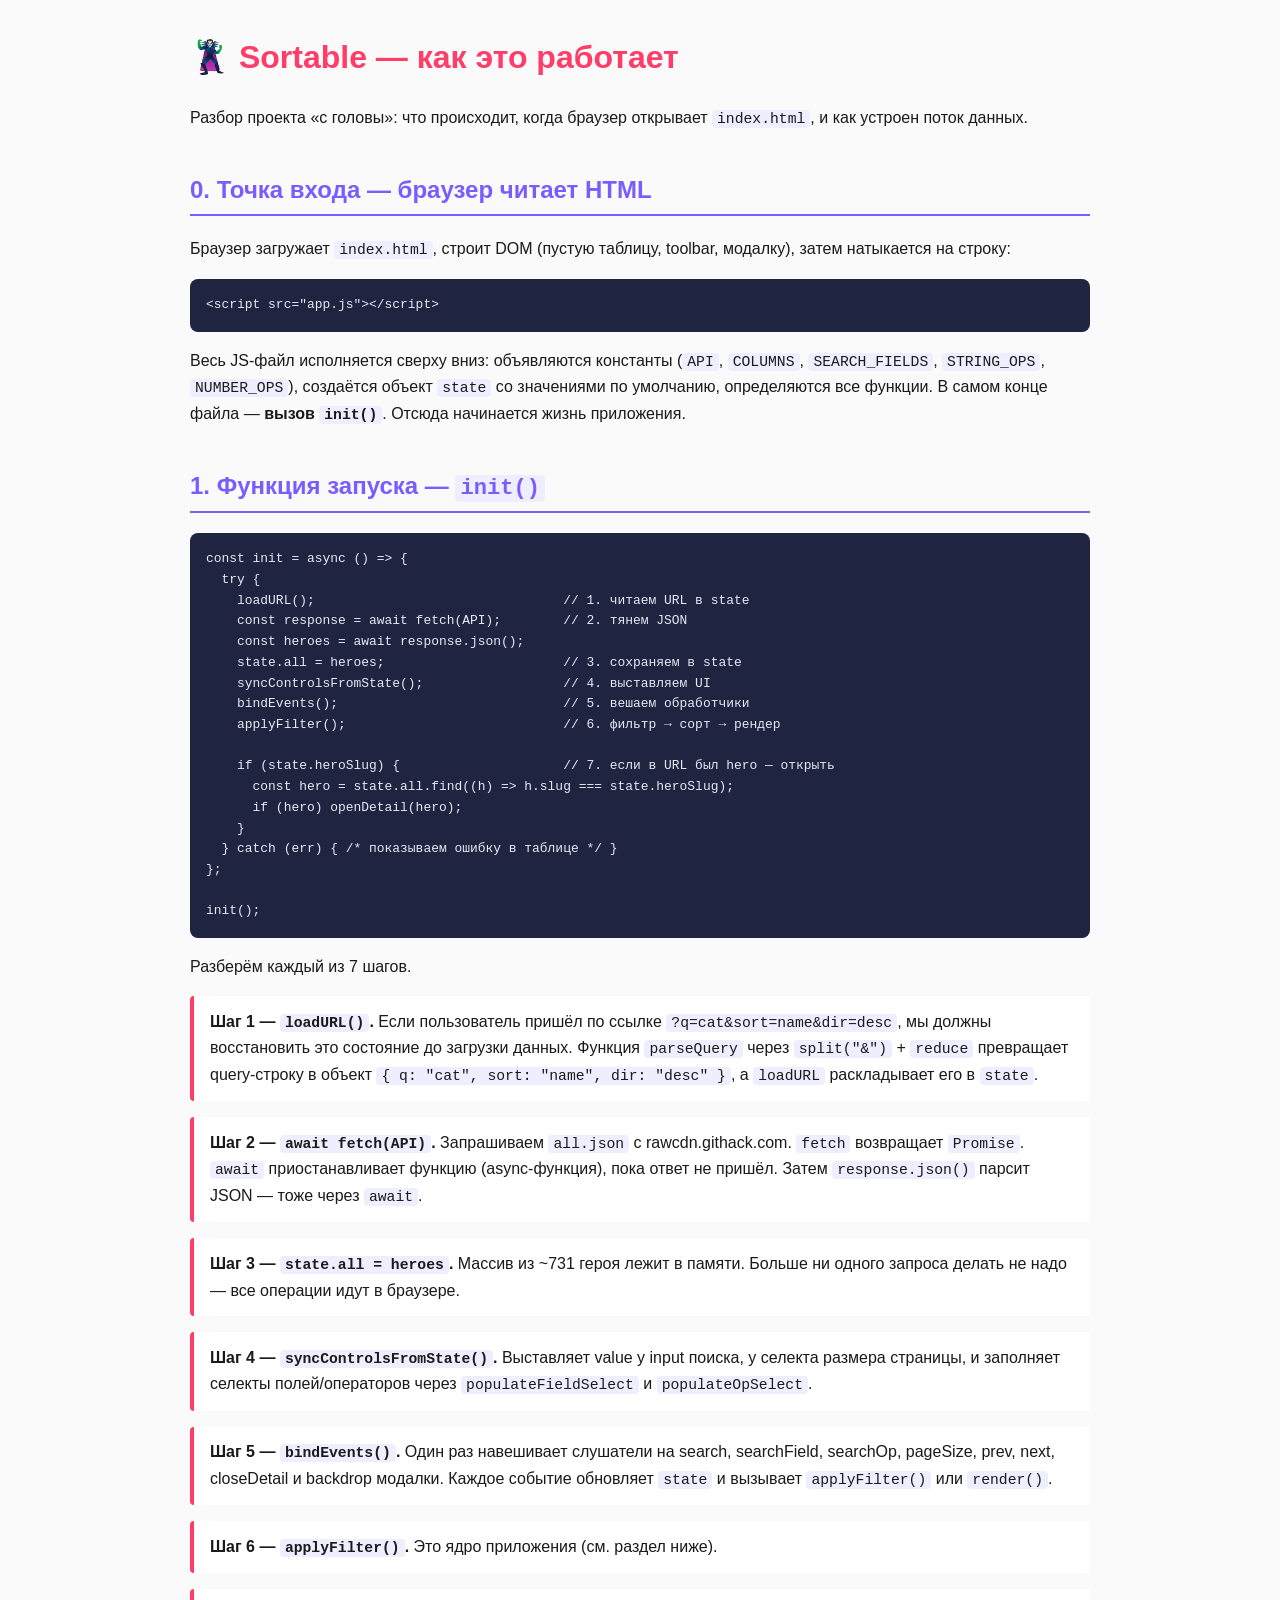
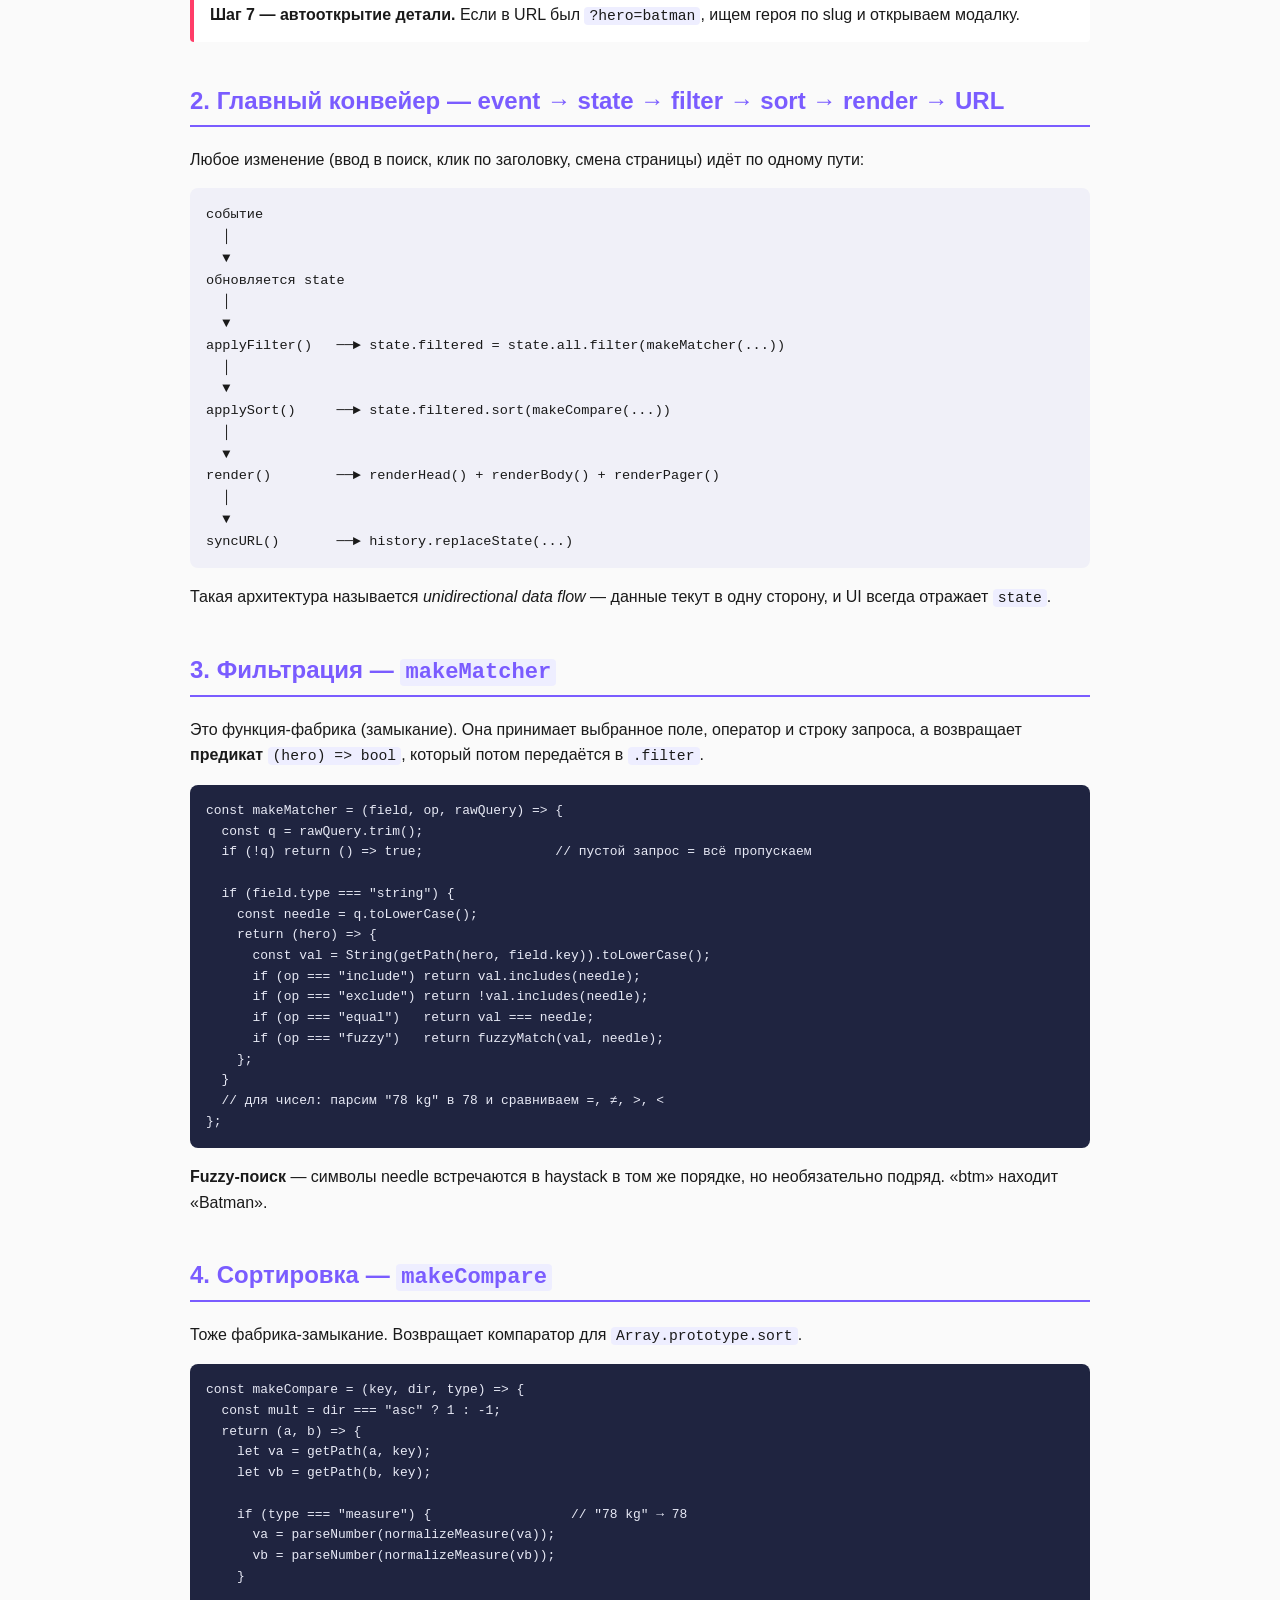
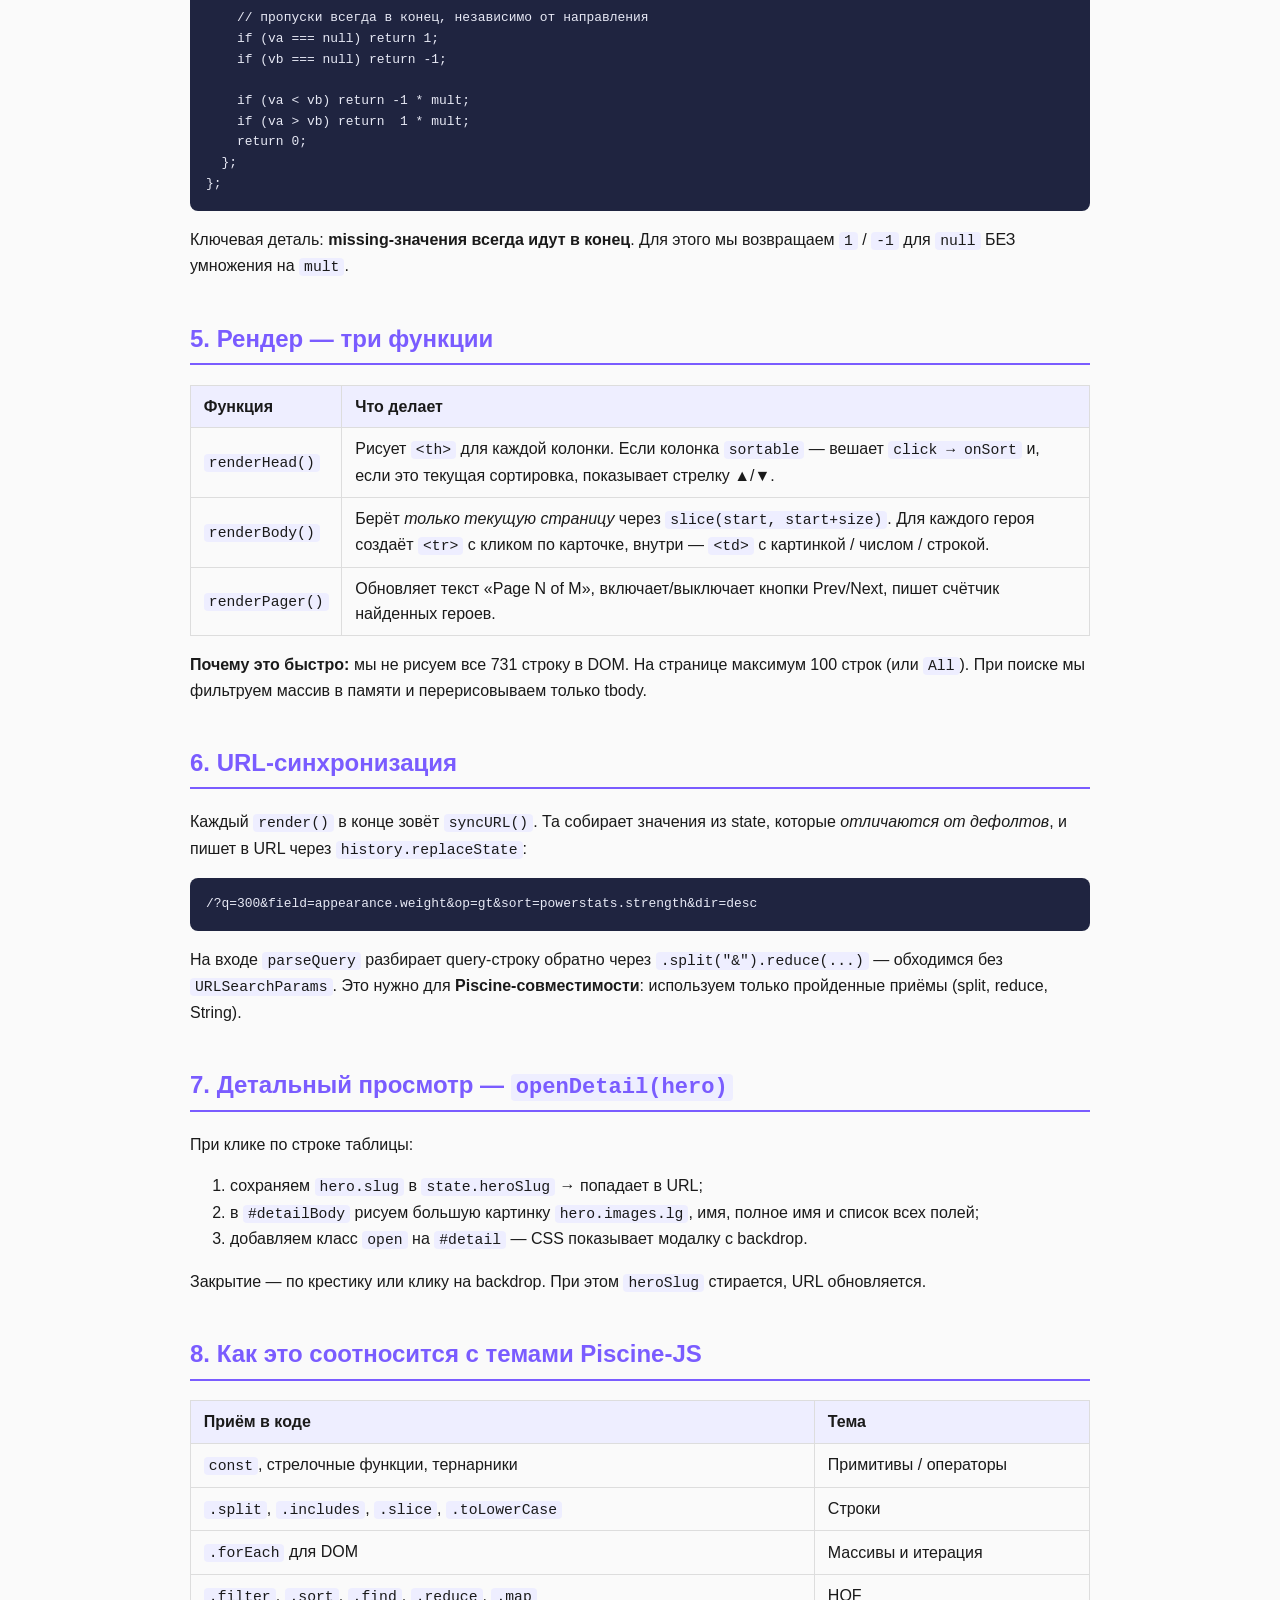
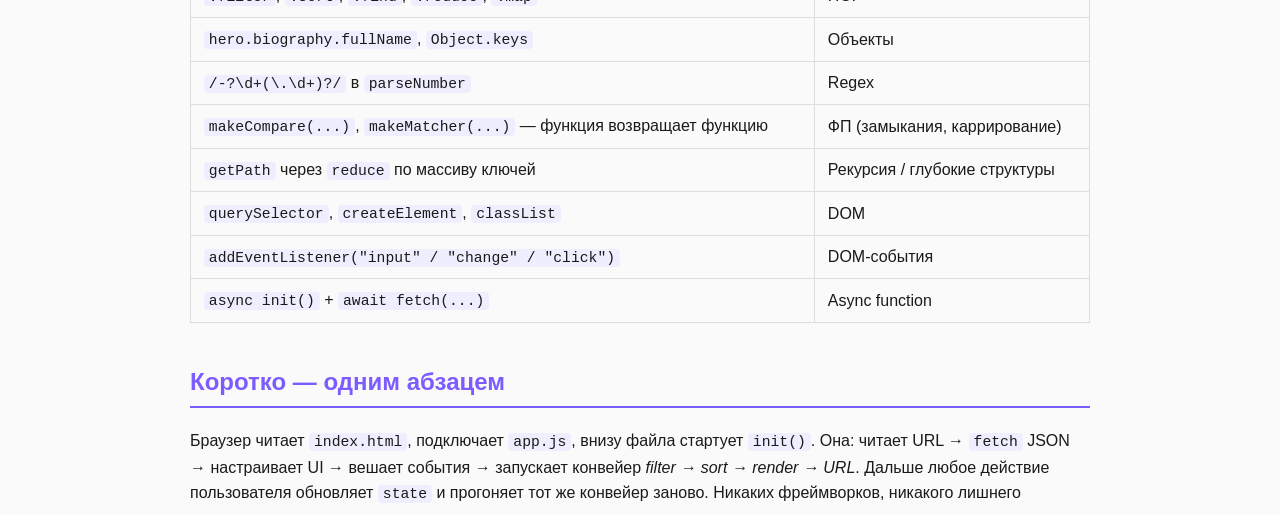
==== explanation.html @ e967e43c "feat(sortable): render heroes table with URL-synced filters and modal details" ====
<!DOCTYPE html>
<html lang="ru">
<head>
  <meta charset="UTF-8" />
  <title>Как работает Sortable — по шагам</title>
  <style>
    body {
      font-family: -apple-system, Segoe UI, Inter, sans-serif;
      max-width: 900px;
      margin: 2rem auto;
      padding: 0 1.5rem;
      line-height: 1.6;
      color: #1a1a1a;
      background: #fafafa;
    }
    h1 { color: #ff3d68; }
    h2 {
      margin-top: 2.5rem;
      border-bottom: 2px solid #7a5cff;
      padding-bottom: 0.3rem;
      color: #7a5cff;
    }
    h3 { margin-top: 1.5rem; color: #333; }
    code {
      background: #eef;
      padding: 1px 5px;
      border-radius: 4px;
      font-family: Menlo, monospace;
      font-size: 0.92em;
    }
    pre {
      background: #1f2440;
      color: #e7e9f5;
      padding: 1rem;
      border-radius: 8px;
      overflow-x: auto;
      font-size: 0.88em;
    }
    pre code { background: transparent; color: inherit; padding: 0; }
    .step {
      background: white;
      border-left: 4px solid #ff3d68;
      padding: 0.8rem 1rem;
      margin: 1rem 0;
      border-radius: 4px;
    }
    .diagram {
      background: #f0f0f8;
      padding: 1rem;
      border-radius: 8px;
      font-family: Menlo, monospace;
      white-space: pre;
      font-size: 0.85em;
    }
    table { border-collapse: collapse; width: 100%; margin: 1rem 0; }
    th, td { padding: 0.5rem 0.8rem; border: 1px solid #ddd; text-align: left; }
    th { background: #eef; }
    .tag {
      display: inline-block;
      background: #7a5cff;
      color: white;
      padding: 2px 8px;
      border-radius: 10px;
      font-size: 0.75em;
      margin-right: 6px;
    }
  </style>
</head>
<body>

<h1>🦹 Sortable — как это работает</h1>
<p>Разбор проекта «с головы»: что происходит, когда браузер открывает <code>index.html</code>, и как устроен поток данных.</p>

<h2>0. Точка входа — браузер читает HTML</h2>

<p>Браузер загружает <code>index.html</code>, строит DOM (пустую таблицу, toolbar, модалку), затем натыкается на строку:</p>
<pre><code>&lt;script src="app.js"&gt;&lt;/script&gt;</code></pre>
<p>Весь JS-файл исполняется сверху вниз: объявляются константы (<code>API</code>, <code>COLUMNS</code>, <code>SEARCH_FIELDS</code>, <code>STRING_OPS</code>, <code>NUMBER_OPS</code>), создаётся объект <code>state</code> со значениями по умолчанию, определяются все функции. В самом конце файла — <strong>вызов <code>init()</code></strong>. Отсюда начинается жизнь приложения.</p>

<h2>1. Функция запуска — <code>init()</code></h2>

<pre><code>const init = async () => {
  try {
    loadURL();                                // 1. читаем URL в state
    const response = await fetch(API);        // 2. тянем JSON
    const heroes = await response.json();
    state.all = heroes;                       // 3. сохраняем в state
    syncControlsFromState();                  // 4. выставляем UI
    bindEvents();                             // 5. вешаем обработчики
    applyFilter();                            // 6. фильтр → сорт → рендер

    if (state.heroSlug) {                     // 7. если в URL был hero — открыть
      const hero = state.all.find((h) =&gt; h.slug === state.heroSlug);
      if (hero) openDetail(hero);
    }
  } catch (err) { /* показываем ошибку в таблице */ }
};

init();</code></pre>

<p>Разберём каждый из 7 шагов.</p>

<div class="step">
  <strong>Шаг 1 — <code>loadURL()</code>.</strong>
  Если пользователь пришёл по ссылке <code>?q=cat&amp;sort=name&amp;dir=desc</code>, мы должны восстановить это состояние до загрузки данных.
  Функция <code>parseQuery</code> через <code>split("&amp;")</code> + <code>reduce</code> превращает query-строку в объект <code>{ q: "cat", sort: "name", dir: "desc" }</code>, а <code>loadURL</code> раскладывает его в <code>state</code>.
</div>

<div class="step">
  <strong>Шаг 2 — <code>await fetch(API)</code>.</strong>
  Запрашиваем <code>all.json</code> с rawcdn.githack.com. <code>fetch</code> возвращает <code>Promise</code>. <code>await</code> приостанавливает функцию (async-функция), пока ответ не пришёл. Затем <code>response.json()</code> парсит JSON — тоже через <code>await</code>.
</div>

<div class="step">
  <strong>Шаг 3 — <code>state.all = heroes</code>.</strong>
  Массив из ~731 героя лежит в памяти. Больше ни одного запроса делать не надо — все операции идут в браузере.
</div>

<div class="step">
  <strong>Шаг 4 — <code>syncControlsFromState()</code>.</strong>
  Выставляет value у input поиска, у селекта размера страницы, и заполняет селекты полей/операторов через <code>populateFieldSelect</code> и <code>populateOpSelect</code>.
</div>

<div class="step">
  <strong>Шаг 5 — <code>bindEvents()</code>.</strong>
  Один раз навешивает слушатели на search, searchField, searchOp, pageSize, prev, next, closeDetail и backdrop модалки. Каждое событие обновляет <code>state</code> и вызывает <code>applyFilter()</code> или <code>render()</code>.
</div>

<div class="step">
  <strong>Шаг 6 — <code>applyFilter()</code>.</strong>
  Это ядро приложения (см. раздел ниже).
</div>

<div class="step">
  <strong>Шаг 7 — автооткрытие детали.</strong>
  Если в URL был <code>?hero=batman</code>, ищем героя по slug и открываем модалку.
</div>

<h2>2. Главный конвейер — event → state → filter → sort → render → URL</h2>

<p>Любое изменение (ввод в поиск, клик по заголовку, смена страницы) идёт по одному пути:</p>

<div class="diagram">событие
  │
  ▼
обновляется state
  │
  ▼
applyFilter()   ──► state.filtered = state.all.filter(makeMatcher(...))
  │
  ▼
applySort()     ──► state.filtered.sort(makeCompare(...))
  │
  ▼
render()        ──► renderHead() + renderBody() + renderPager()
  │
  ▼
syncURL()       ──► history.replaceState(...)</div>

<p>Такая архитектура называется <em>unidirectional data flow</em> — данные текут в одну сторону, и UI всегда отражает <code>state</code>.</p>

<h2>3. Фильтрация — <code>makeMatcher</code></h2>

<p>Это функция-фабрика (замыкание). Она принимает выбранное поле, оператор и строку запроса, а возвращает <strong>предикат</strong> <code>(hero) =&gt; bool</code>, который потом передаётся в <code>.filter</code>.</p>

<pre><code>const makeMatcher = (field, op, rawQuery) =&gt; {
  const q = rawQuery.trim();
  if (!q) return () =&gt; true;                 // пустой запрос = всё пропускаем

  if (field.type === "string") {
    const needle = q.toLowerCase();
    return (hero) =&gt; {
      const val = String(getPath(hero, field.key)).toLowerCase();
      if (op === "include") return val.includes(needle);
      if (op === "exclude") return !val.includes(needle);
      if (op === "equal")   return val === needle;
      if (op === "fuzzy")   return fuzzyMatch(val, needle);
    };
  }
  // для чисел: парсим "78 kg" в 78 и сравниваем =, ≠, &gt;, &lt;
};</code></pre>

<p><strong>Fuzzy-поиск</strong> — символы needle встречаются в haystack в том же порядке, но необязательно подряд. «btm» находит «Batman».</p>

<h2>4. Сортировка — <code>makeCompare</code></h2>

<p>Тоже фабрика-замыкание. Возвращает компаратор для <code>Array.prototype.sort</code>.</p>

<pre><code>const makeCompare = (key, dir, type) =&gt; {
  const mult = dir === "asc" ? 1 : -1;
  return (a, b) =&gt; {
    let va = getPath(a, key);
    let vb = getPath(b, key);

    if (type === "measure") {                  // "78 kg" → 78
      va = parseNumber(normalizeMeasure(va));
      vb = parseNumber(normalizeMeasure(vb));
    }

    // пропуски всегда в конец, независимо от направления
    if (va === null) return 1;
    if (vb === null) return -1;

    if (va &lt; vb) return -1 * mult;
    if (va &gt; vb) return  1 * mult;
    return 0;
  };
};</code></pre>

<p>Ключевая деталь: <strong>missing-значения всегда идут в конец</strong>. Для этого мы возвращаем <code>1</code> / <code>-1</code> для <code>null</code> БЕЗ умножения на <code>mult</code>.</p>

<h2>5. Рендер — три функции</h2>

<table>
  <tr><th>Функция</th><th>Что делает</th></tr>
  <tr>
    <td><code>renderHead()</code></td>
    <td>Рисует <code>&lt;th&gt;</code> для каждой колонки. Если колонка <code>sortable</code> — вешает <code>click → onSort</code> и, если это текущая сортировка, показывает стрелку ▲/▼.</td>
  </tr>
  <tr>
    <td><code>renderBody()</code></td>
    <td>Берёт <em>только текущую страницу</em> через <code>slice(start, start+size)</code>. Для каждого героя создаёт <code>&lt;tr&gt;</code> с кликом по карточке, внутри — <code>&lt;td&gt;</code> с картинкой / числом / строкой.</td>
  </tr>
  <tr>
    <td><code>renderPager()</code></td>
    <td>Обновляет текст «Page N of M», включает/выключает кнопки Prev/Next, пишет счётчик найденных героев.</td>
  </tr>
</table>

<p><strong>Почему это быстро:</strong> мы не рисуем все 731 строку в DOM. На странице максимум 100 строк (или <code>All</code>). При поиске мы фильтруем массив в памяти и перерисовываем только tbody.</p>

<h2>6. URL-синхронизация</h2>

<p>Каждый <code>render()</code> в конце зовёт <code>syncURL()</code>. Та собирает значения из state, которые <em>отличаются от дефолтов</em>, и пишет в URL через <code>history.replaceState</code>:</p>

<pre><code>/?q=300&amp;field=appearance.weight&amp;op=gt&amp;sort=powerstats.strength&amp;dir=desc</code></pre>

<p>На входе <code>parseQuery</code> разбирает query-строку обратно через <code>.split("&amp;").reduce(...)</code> — обходимся без <code>URLSearchParams</code>. Это нужно для <strong>Piscine-совместимости</strong>: используем только пройденные приёмы (split, reduce, String).</p>

<h2>7. Детальный просмотр — <code>openDetail(hero)</code></h2>

<p>При клике по строке таблицы:</p>
<ol>
  <li>сохраняем <code>hero.slug</code> в <code>state.heroSlug</code> → попадает в URL;</li>
  <li>в <code>#detailBody</code> рисуем большую картинку <code>hero.images.lg</code>, имя, полное имя и список всех полей;</li>
  <li>добавляем класс <code>open</code> на <code>#detail</code> — CSS показывает модалку с backdrop.</li>
</ol>

<p>Закрытие — по крестику или клику на backdrop. При этом <code>heroSlug</code> стирается, URL обновляется.</p>

<h2>8. Как это соотносится с темами Piscine-JS</h2>

<table>
  <tr><th>Приём в коде</th><th>Тема</th></tr>
  <tr><td><code>const</code>, стрелочные функции, тернарники</td><td>Примитивы / операторы</td></tr>
  <tr><td><code>.split</code>, <code>.includes</code>, <code>.slice</code>, <code>.toLowerCase</code></td><td>Строки</td></tr>
  <tr><td><code>.forEach</code> для DOM</td><td>Массивы и итерация</td></tr>
  <tr><td><code>.filter</code>, <code>.sort</code>, <code>.find</code>, <code>.reduce</code>, <code>.map</code></td><td>HOF</td></tr>
  <tr><td><code>hero.biography.fullName</code>, <code>Object.keys</code></td><td>Объекты</td></tr>
  <tr><td><code>/-?\d+(\.\d+)?/</code> в <code>parseNumber</code></td><td>Regex</td></tr>
  <tr><td><code>makeCompare(...)</code>, <code>makeMatcher(...)</code> — функция возвращает функцию</td><td>ФП (замыкания, каррирование)</td></tr>
  <tr><td><code>getPath</code> через <code>reduce</code> по массиву ключей</td><td>Рекурсия / глубокие структуры</td></tr>
  <tr><td><code>querySelector</code>, <code>createElement</code>, <code>classList</code></td><td>DOM</td></tr>
  <tr><td><code>addEventListener("input" / "change" / "click")</code></td><td>DOM-события</td></tr>
  <tr><td><code>async init()</code> + <code>await fetch(...)</code></td><td>Async function</td></tr>
</table>

<h2>Коротко — одним абзацем</h2>

<p>Браузер читает <code>index.html</code>, подключает <code>app.js</code>, внизу файла стартует <code>init()</code>. Она: читает URL → <code>fetch</code> JSON → настраивает UI → вешает события → запускает конвейер <em>filter → sort → render → URL</em>. Дальше любое действие пользователя обновляет <code>state</code> и прогоняет тот же конвейер заново. Никаких фреймворков, никакого лишнего перерендера — только текущая страница.</p>

</body>
</html>
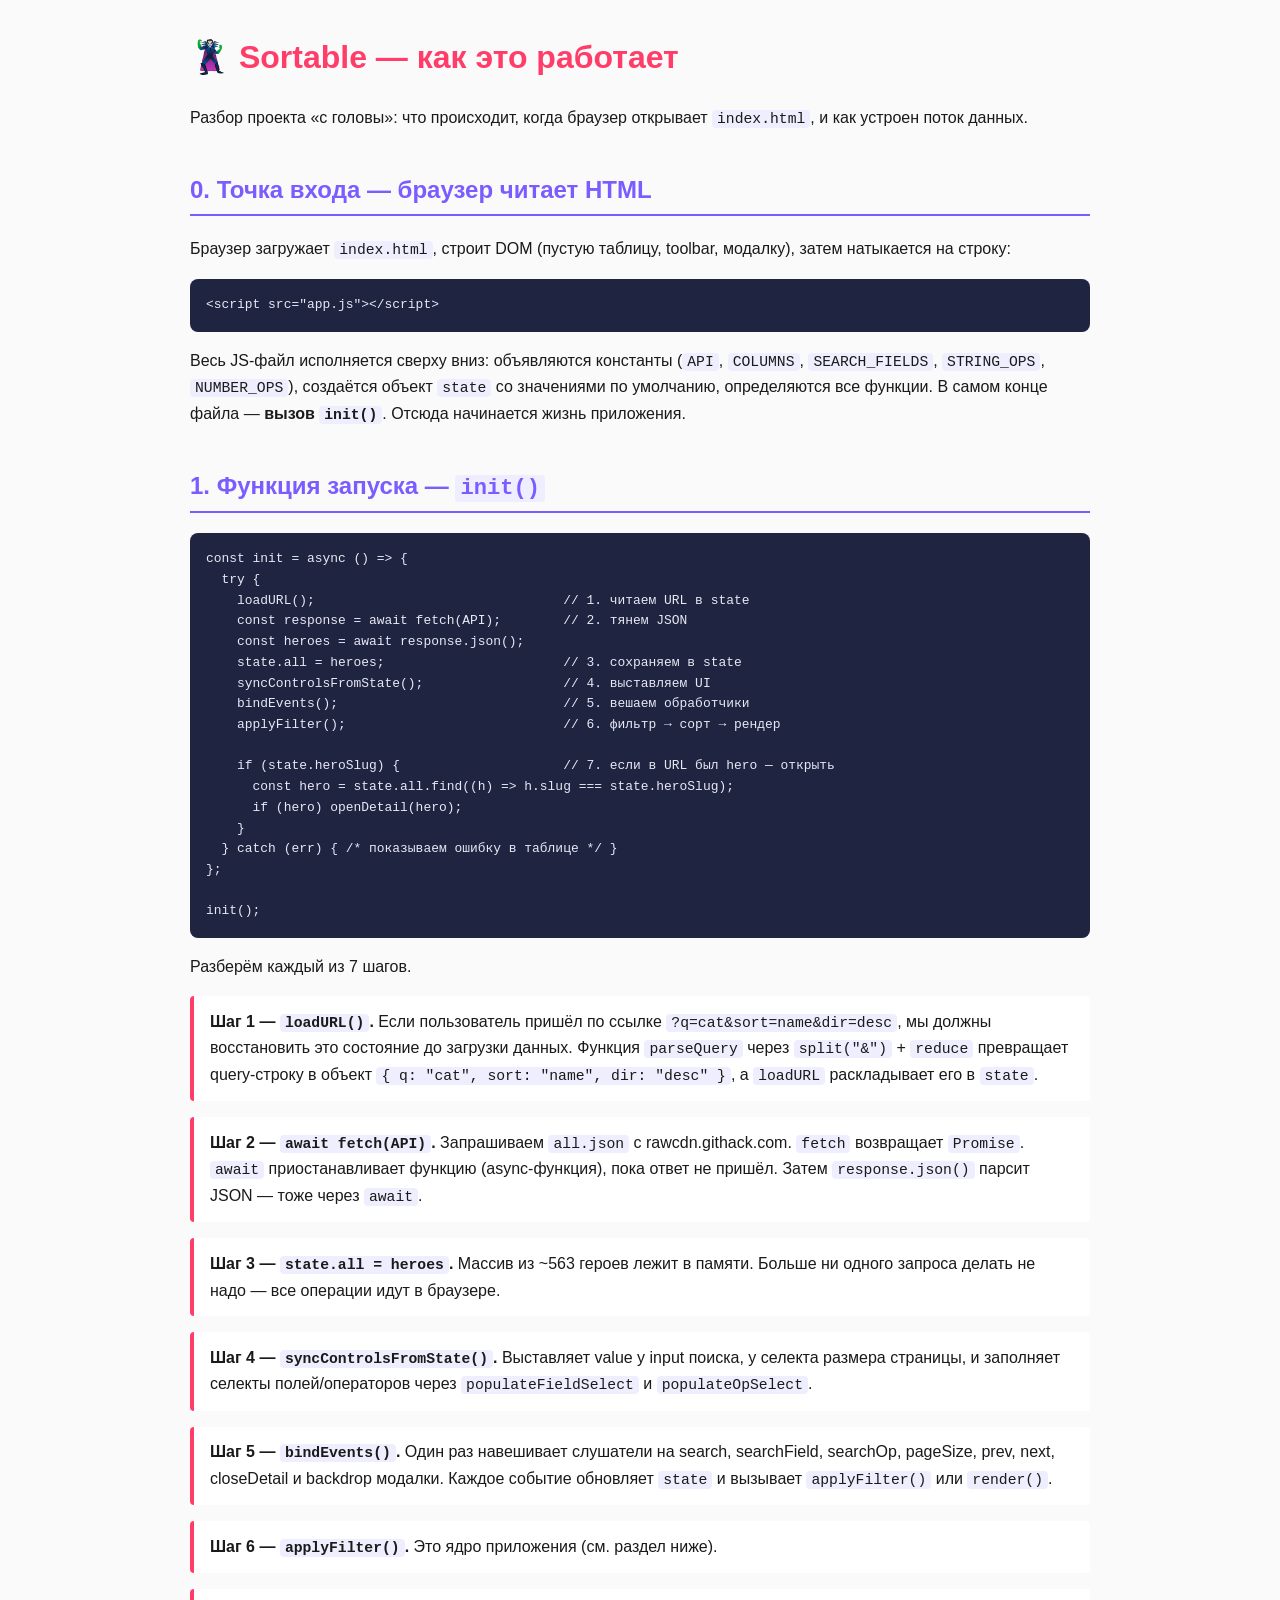
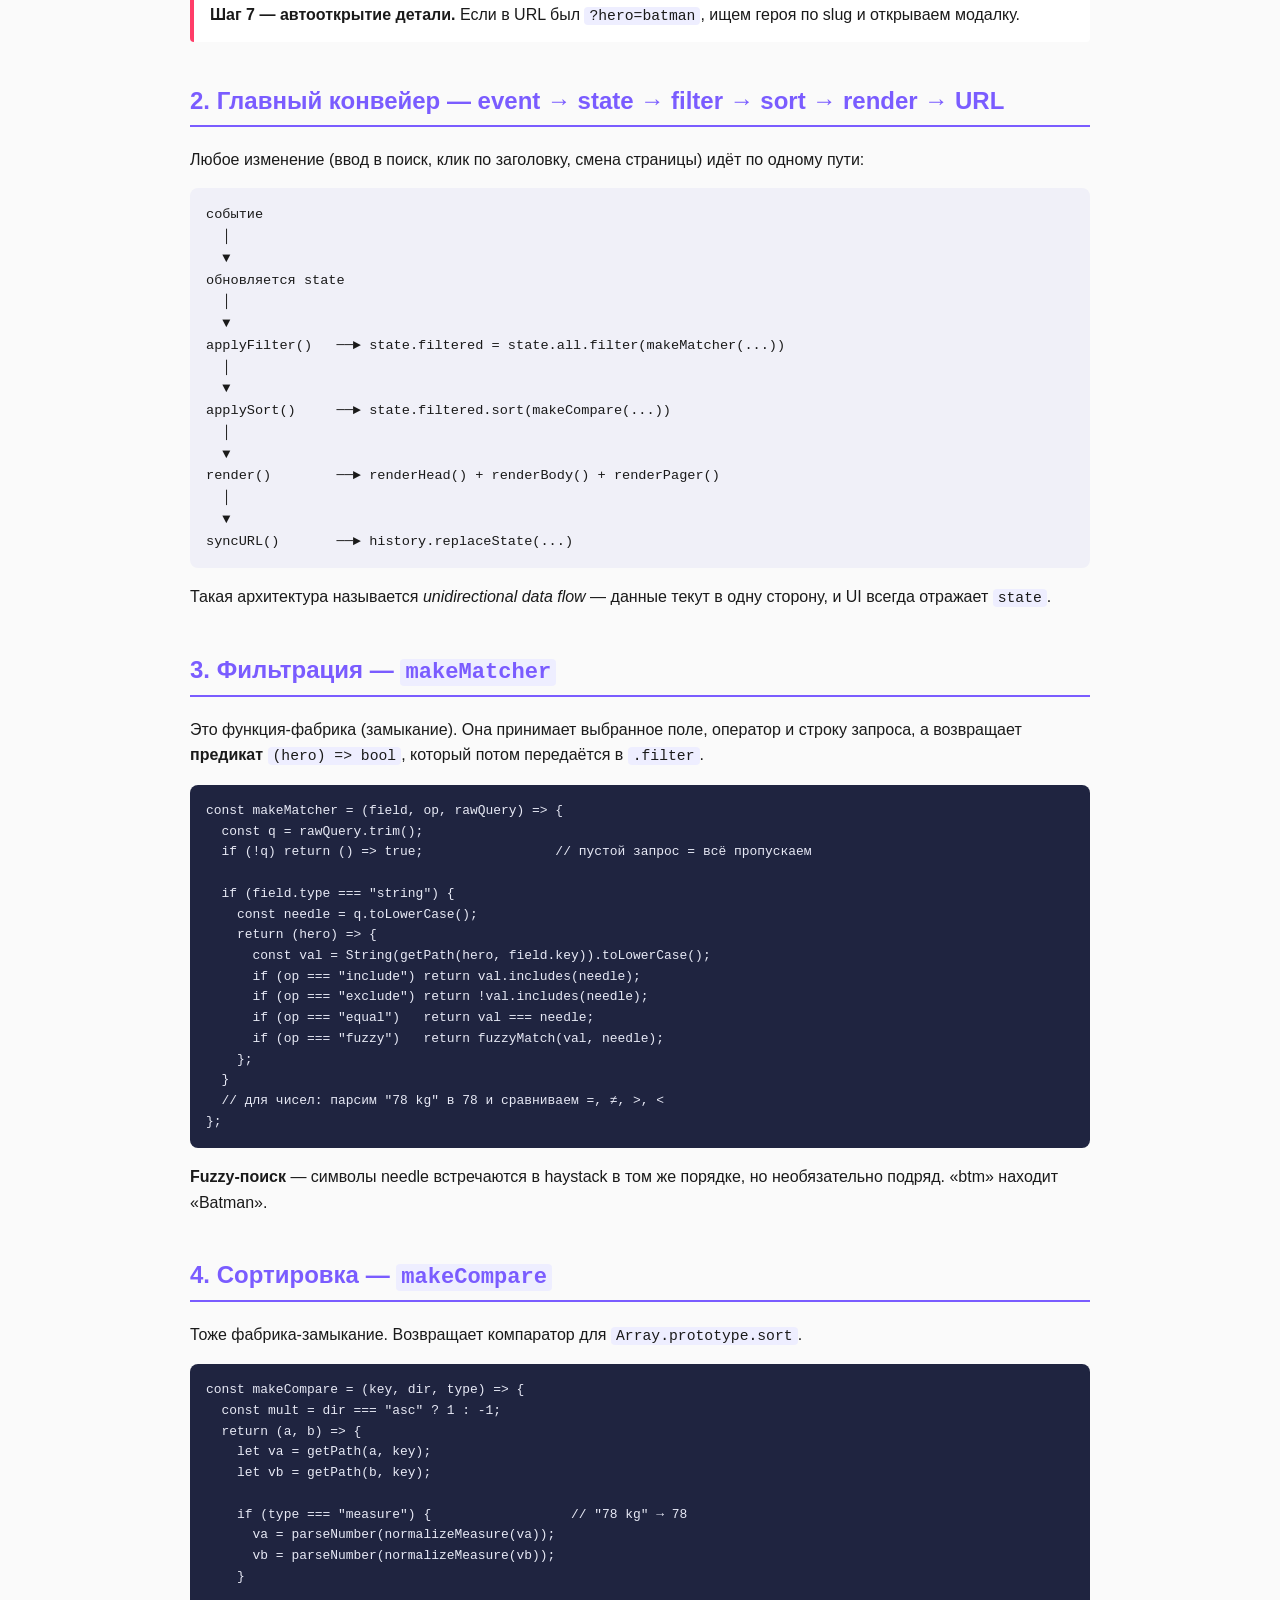
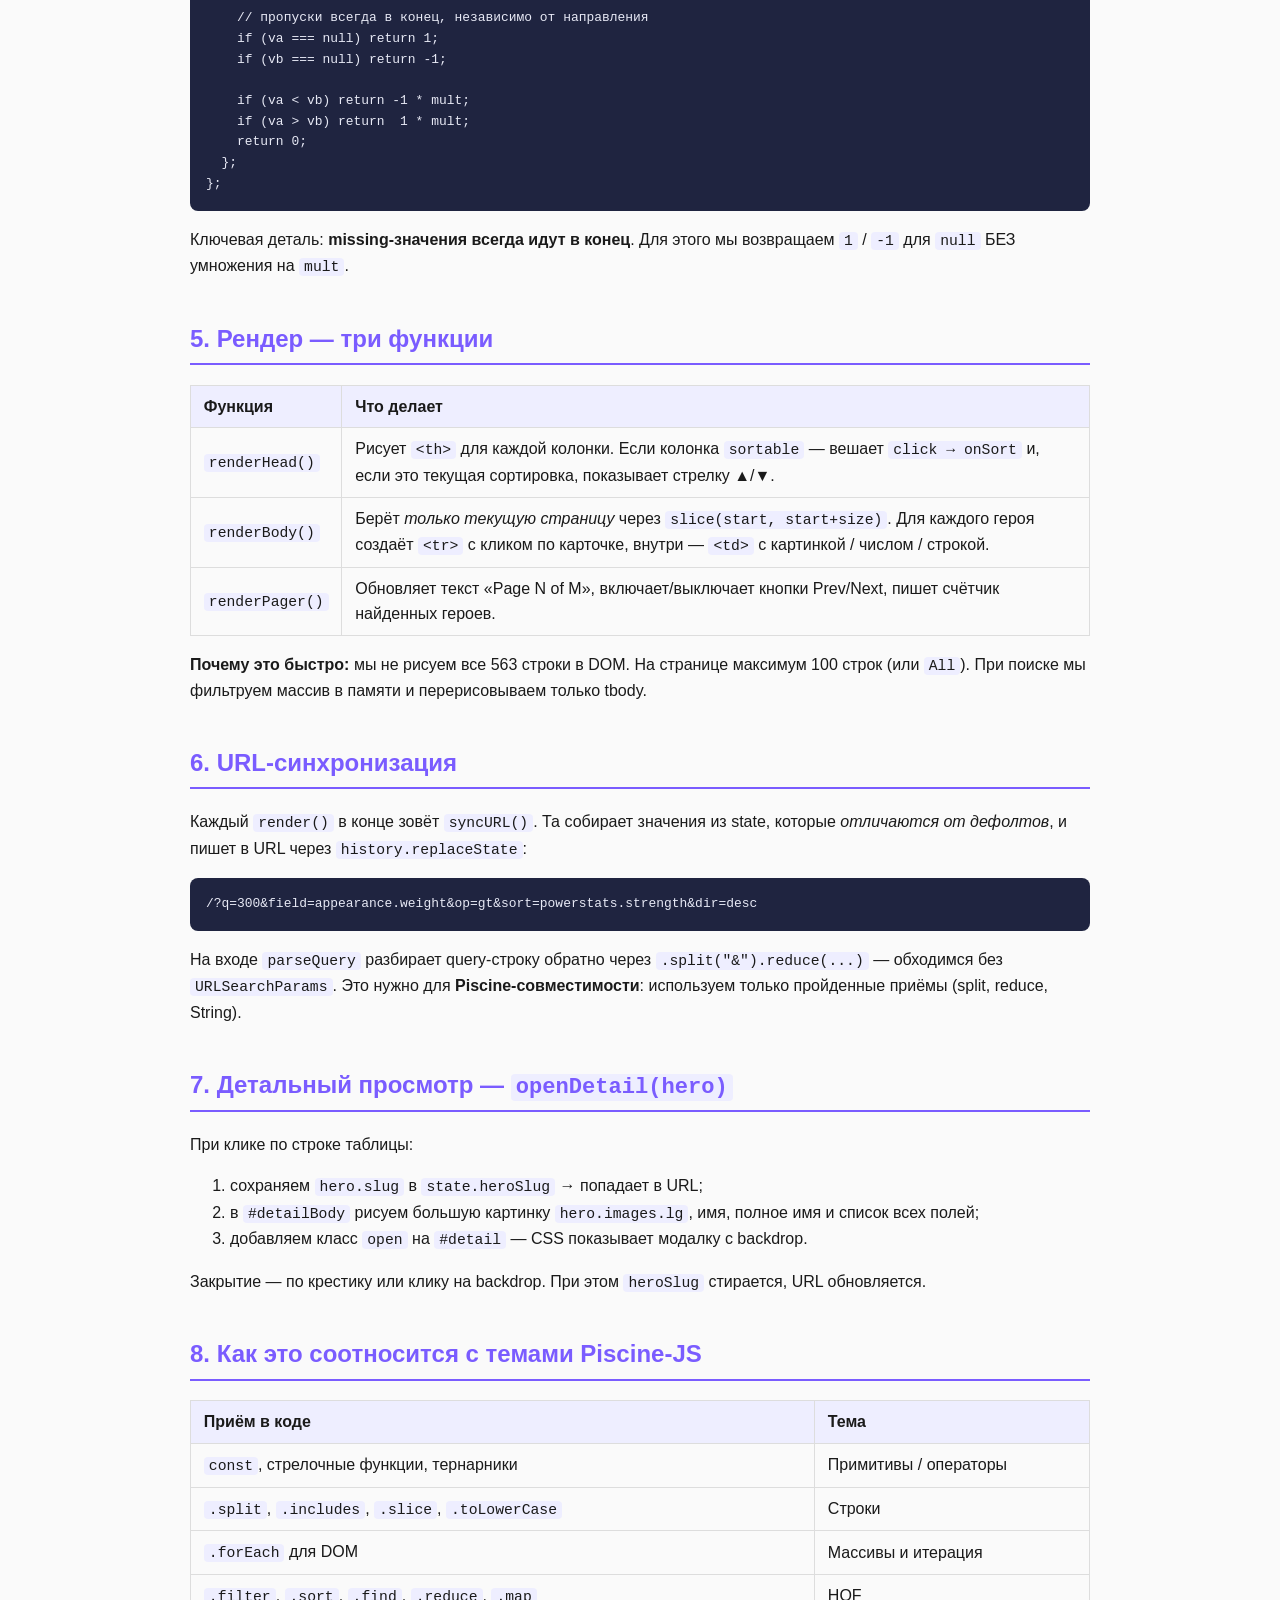
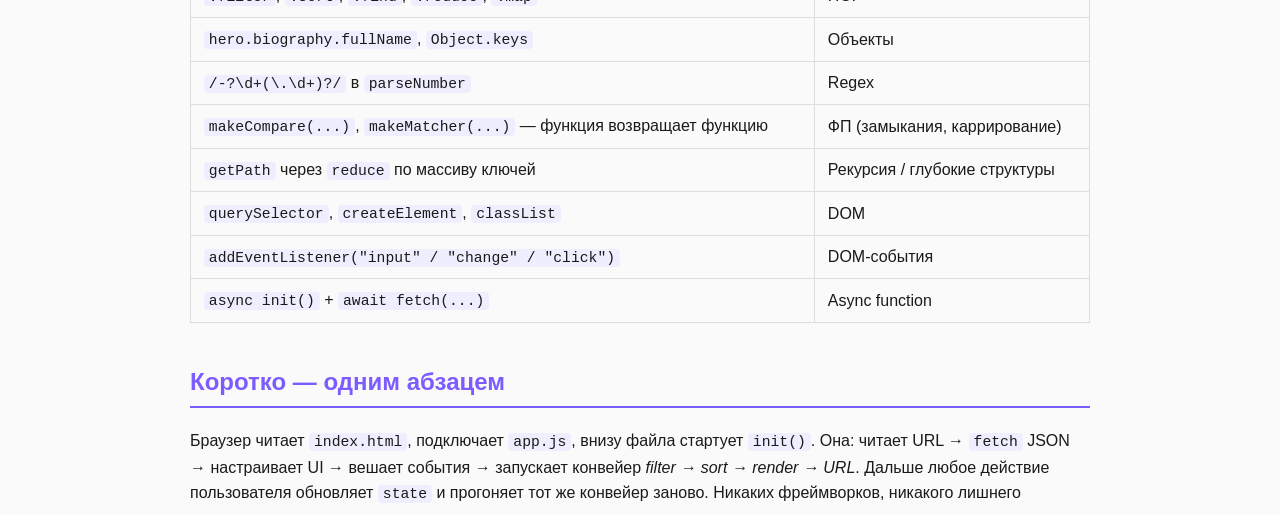
==== commit f8ddbf7f: "fix" ====
--- a/explanation.html
+++ b/explanation.html
@@ -113,7 +113,7 @@
 
 <div class="step">
   <strong>Шаг 3 — <code>state.all = heroes</code>.</strong>
-  Массив из ~731 героя лежит в памяти. Больше ни одного запроса делать не надо — все операции идут в браузере.
+  Массив из ~563 героев лежит в памяти. Больше ни одного запроса делать не надо — все операции идут в браузере.
 </div>
 
 <div class="step">
@@ -227,7 +227,7 @@
   </tr>
 </table>
 
-<p><strong>Почему это быстро:</strong> мы не рисуем все 731 строку в DOM. На странице максимум 100 строк (или <code>All</code>). При поиске мы фильтруем массив в памяти и перерисовываем только tbody.</p>
+<p><strong>Почему это быстро:</strong> мы не рисуем все 563 строки в DOM. На странице максимум 100 строк (или <code>All</code>). При поиске мы фильтруем массив в памяти и перерисовываем только tbody.</p>
 
 <h2>6. URL-синхронизация</h2>
 
